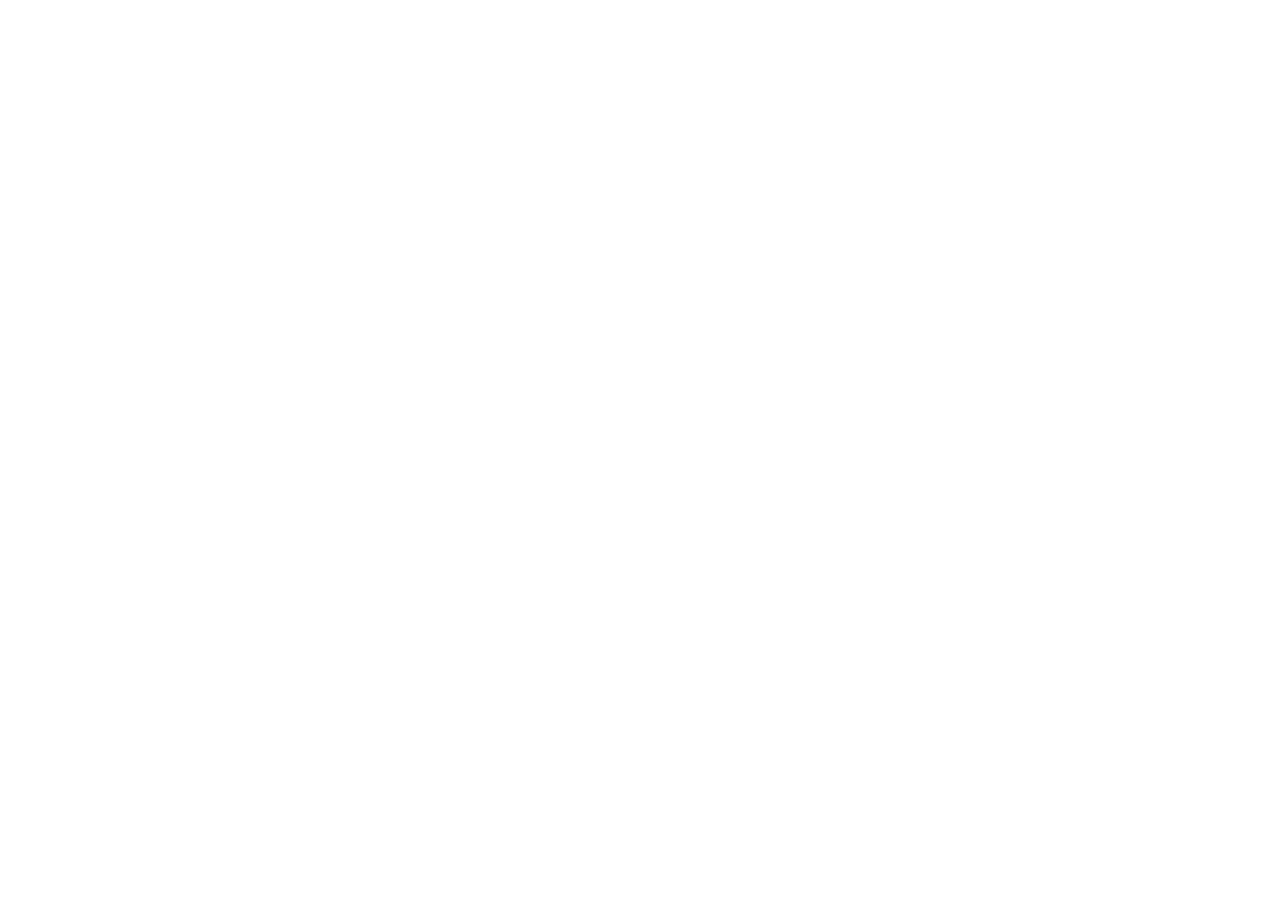
==== fabricio.html @ 00a5c45e "first comit" ====
<!DOCTYPE html>
<html lang="en">
<head>
    <meta charset="UTF-8">
    <meta name="viewport" content="width=device-width, initial-scale=1.0">
    <link rel="stylesheet" href="./src/style/perfil.css">
    <title>Portfolio</title>
    
</head>
<body>
    
</body>
</html>
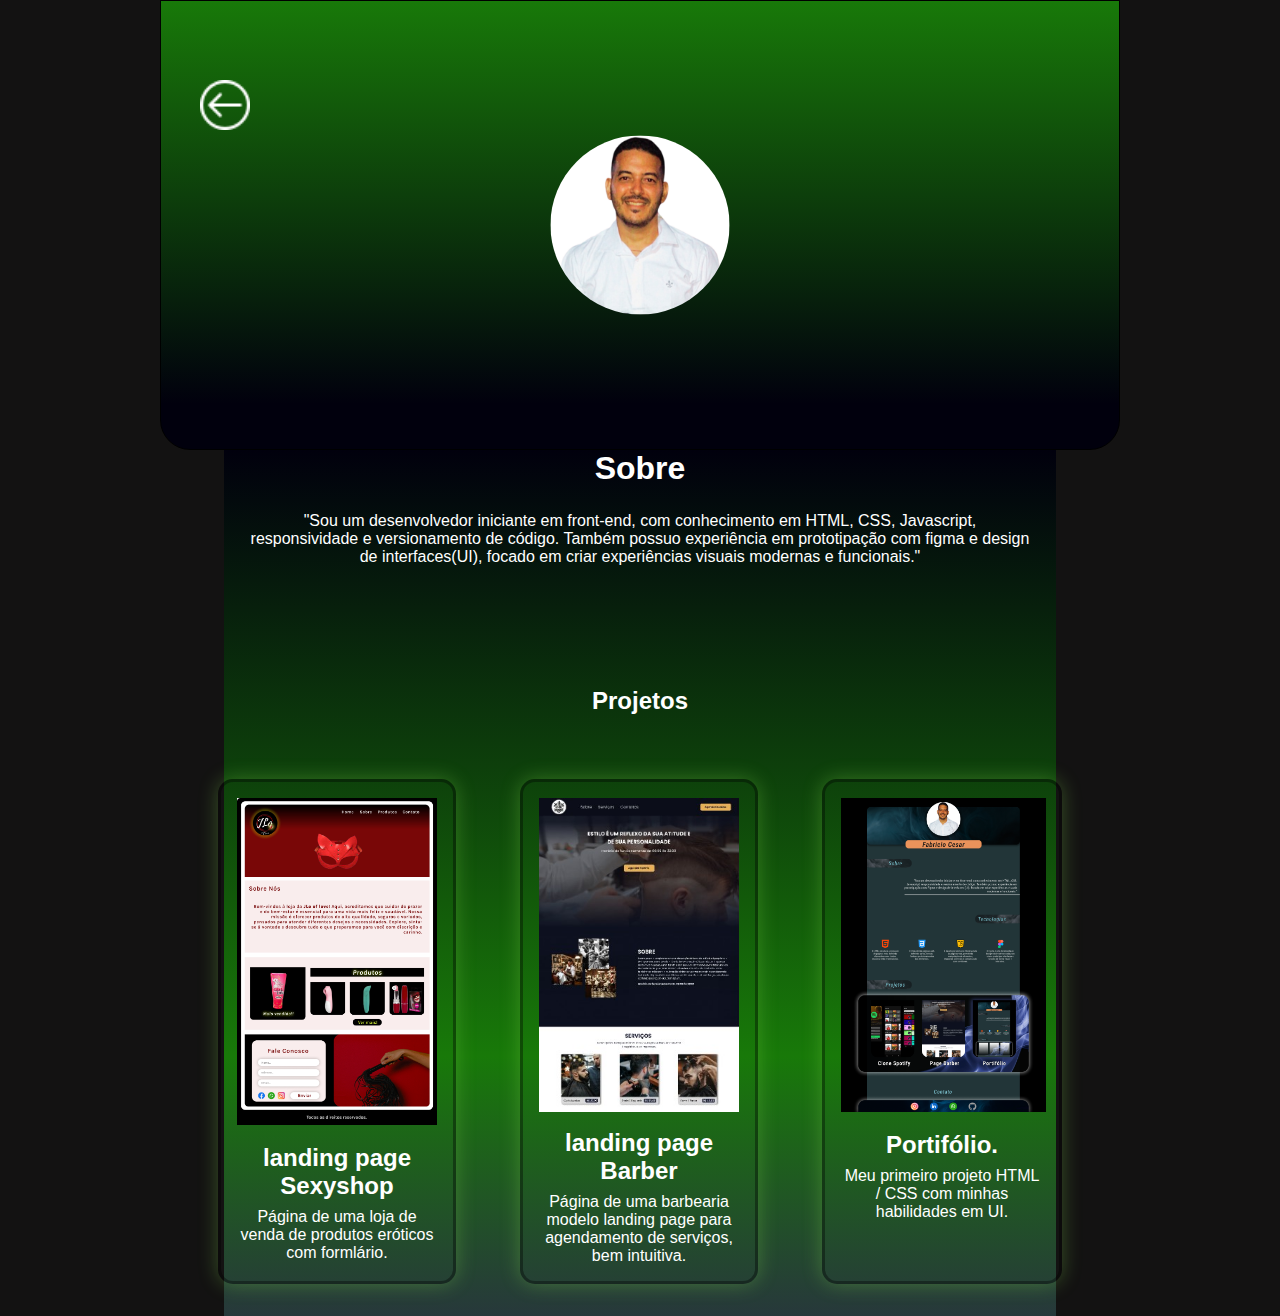
==== commit 0d66f319: "Coloquei um botão de voltar no perfil, e terminei a minha parte tmj negada." ====
--- a/fabricio.html
+++ b/fabricio.html
@@ -1,13 +1,73 @@
 <!DOCTYPE html>
 <html lang="en">
-<head>
-    <meta charset="UTF-8">
-    <meta name="viewport" content="width=device-width, initial-scale=1.0">
-    <link rel="stylesheet" href="./src/style/perfil.css">
-    <title>Portfolio</title>
-    
-</head>
-<body>
-    
-</body>
-</html>+    <head>
+        <meta charset="UTF-8" />
+        <meta name="viewport" content="width=device-width, initial-scale=1.0" />
+        <link rel="stylesheet" href="./src/style/perfil.css" />
+        <title>Portfolio</title>
+    </head>
+    <body>
+        <a href="index.html">
+        <img style="position: absolute;
+        top: 80px;
+        left: 200px; 
+        width: 50px; 
+        cursor: pointer; 
+        z-index: 10; " src="src/img/icon.png" alt="voltar">
+        </a>
+        
+        <section style="position: relative;" class="perfil-header">
+            
+            <img src="./src/img/img-perfil/fabricio.png" alt="img-perfil">
+        </section>
+
+        <main class="highlight">
+            <div class="sobre">
+                <h1>Sobre</h1>
+                <p  style=" padding: 25px; text-align: center;">
+                    "Sou um desenvolvedor iniciante em front-end, com conhecimento em HTML, CSS, Javascript, responsividade e versionamento de código.
+                    
+                    Também possuo experiência em prototipação com figma e design de interfaces(UI), focado em criar experiências visuais modernas e funcionais."
+                </p>
+            </div>
+
+            <h2 class="projetos">Projetos</h2>
+            <section class="portfolio">                
+                <div class="c-card">
+                    <img style=" width: 200px; margin-bottom: 7px;"
+                        src="/src/img/projeto2.jpg"
+                        alt="imagem do card"
+                    />
+                    <h3>landing page Sexyshop</h3>
+                    <p>
+                        Página de uma loja de venda de produtos eróticos com formlário.
+                    </p>
+                </div>
+
+                <div class="c-card">
+                    <img style=" width: 200px; margin-bottom: 5px;"
+                        src="/src/img/projeto3.png"
+                        alt="imagem do card"
+                    />
+                    <h3>landing page Barber</h3>
+                    <p>
+                        Página de uma barbearia modelo landing page para agendamento de serviços, bem intuitiva.
+                    </p>
+                </div>
+
+                <div class="c-card">
+                    <img style=" width: 205px; margin-bottom: 7px;"
+                        src="/src/img/projeto1.png"
+                        alt="imagem do card"
+                    />
+                    <h3>Portifólio.</h3>
+                    <p>
+                        Meu primeiro projeto HTML / CSS com minhas habilidades em UI.
+                    </p>
+                </div>
+            </section>
+        </main>
+
+        <footer></footer>
+    </body>
+</html>
--- a/src/style/perfil.css
+++ b/src/style/perfil.css
@@ -0,0 +1,82 @@
+* {
+    padding: 0;
+    margin: 0;
+    box-sizing: border-box;
+}
+
+body {
+    font-family: Arial, sans-serif;
+    background-color: #131212;
+}
+
+.perfil-header {
+    margin: 0 auto;
+    width: 75%;
+    height: 450px;
+    background: rgb(1, 0, 13);
+    background: linear-gradient(
+        0deg,
+        rgba(1, 0, 13, 1) 10%,
+        rgba(24, 121, 9, 1) 100%,
+        rgb(39, 56, 59) 100%
+    );
+    display: flex;
+    flex-direction: row;
+    justify-content: center;
+    border: solid 1px black;
+    border-radius: 0 0 30px 30px;
+}
+
+.perfil-header img {
+    border-radius: 50%;
+    transform: scale(0.4);
+}
+.highlight {
+    
+    width: 65%;
+    margin: 0 auto;
+    background: rgb(1, 0, 13);
+    background: linear-gradient(
+        180deg,
+        rgba(1, 0, 13, 1) 0%,
+        rgba(24, 121, 9, 1) 70%,
+        rgb(39, 56, 59) 100%
+    );
+}
+
+.sobre {
+    text-align: center;
+    color: #fff;
+}
+
+h2.projetos{
+    margin-top: 4em;
+    text-align: center;
+    color: #fff;
+}
+
+section.portfolio {
+    margin-top: 2em;
+    display: flex;
+    flex-direction: row;
+    justify-content: center;   
+    
+}
+
+.c-card {
+    width:240px;
+    padding: 1rem;
+    margin: 2rem;
+    color: #fff;
+    border: solid rgba(0, 0, 0, 0.363);
+    border-radius: 15px;
+    box-shadow: 0 0 20px rgba(138, 221, 82, 0.322);
+    text-align: center;
+    box-sizing: border-box;
+   }
+      
+   .c-card h3 {
+    padding: 0.5rem;
+    font-size: 1.5rem;
+   }
+   
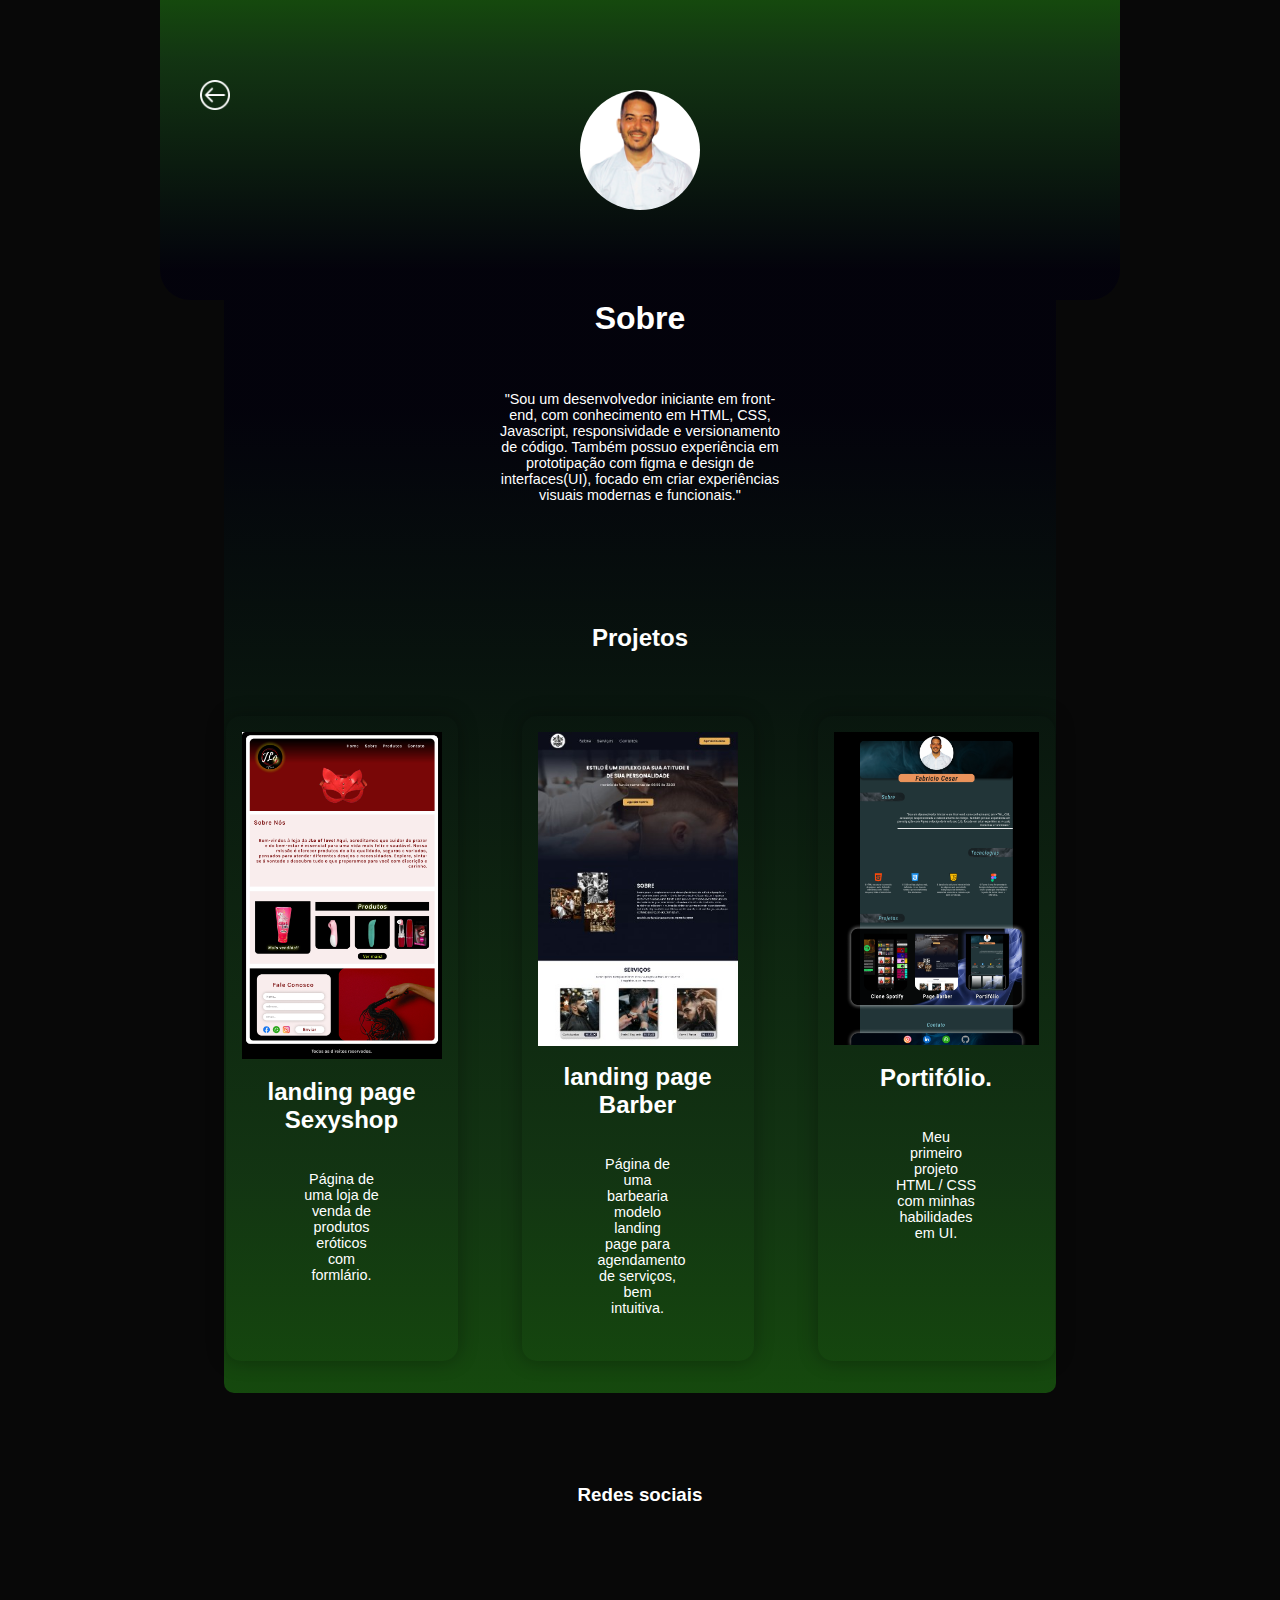
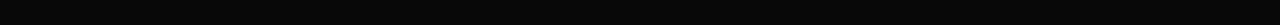
==== commit e35dcd6c: "fix: atualização de estilos" ====
--- a/fabricio.html
+++ b/fabricio.html
@@ -11,7 +11,7 @@
         <img style="position: absolute;
         top: 80px;
         left: 200px; 
-        width: 50px; 
+        width: 30px; 
         cursor: pointer; 
         z-index: 10; " src="src/img/icon.png" alt="voltar">
         </a>
@@ -68,6 +68,13 @@
             </section>
         </main>
 
-        <footer></footer>
+        <footer class="rodape">
+            <h3>Redes sociais</h3>
+            <div class="icon">                
+                    <i class="fi fi-brands-instagram"></i>
+                    <i class="fi fi-brands-github"></i>
+                    <i class="fi fi-brands-linkedin"></i>
+                </div>
+        </footer>
     </body>
 </html>
--- a/src/style/perfil.css
+++ b/src/style/perfil.css
@@ -1,3 +1,5 @@
+
+
 * {
     padding: 0;
     margin: 0;
@@ -6,25 +8,26 @@
 
 body {
     font-family: Arial, sans-serif;
-    background-color: #131212;
+    background-color: #080808;
 }
 
 .perfil-header {
     margin: 0 auto;
     width: 75%;
-    height: 450px;
-    background: rgb(1, 0, 13);
+    height: 300px;
+    background: rgba(1, 0, 13, 0.685);
     background: linear-gradient(
         0deg,
-        rgba(1, 0, 13, 1) 10%,
-        rgba(24, 121, 9, 1) 100%,
-        rgb(39, 56, 59) 100%
+        rgba(1, 0, 13, 0.699) 10%,
+        rgba(25, 80, 25, 0.616) 80%,
+        rgba(27, 102, 16, 0.692) 100%
+        
     );
     display: flex;
     flex-direction: row;
     justify-content: center;
-    border: solid 1px black;
     border-radius: 0 0 30px 30px;
+    
 }
 
 .perfil-header img {
@@ -38,10 +41,12 @@
     background: rgb(1, 0, 13);
     background: linear-gradient(
         180deg,
-        rgba(1, 0, 13, 1) 0%,
-        rgba(24, 121, 9, 1) 70%,
-        rgb(39, 56, 59) 100%
+        rgba(1, 0, 13, 0.699) 10%,
+        rgba(25, 80, 25, 0.616) 80%,
+        rgba(27, 102, 16, 0.692) 100%
+        
     );
+    border-radius: 0 0 10px 10px;
 }
 
 .sobre {
@@ -55,6 +60,13 @@
     color: #fff;
 }
 
+p {
+    margin: 2em auto;
+    width: 40%;
+    font-size: 0.9em;
+    
+}
+
 section.portfolio {
     margin-top: 2em;
     display: flex;
@@ -63,14 +75,18 @@
     
 }
 
+.c-card img {
+    width: 200px;
+    height: auto;
+}
+
 .c-card {
-    width:240px;
+    width:50%;
     padding: 1rem;
     margin: 2rem;
     color: #fff;
-    border: solid rgba(0, 0, 0, 0.363);
     border-radius: 15px;
-    box-shadow: 0 0 20px rgba(138, 221, 82, 0.322);
+    box-shadow: 0 0 20px rgba(3, 3, 3, 0.322);
     text-align: center;
     box-sizing: border-box;
    }
@@ -80,3 +96,31 @@
     font-size: 1.5rem;
    }
    
+footer.rodape {
+    display: flex;
+    flex-direction: column;
+    justify-content: space-evenly;
+    align-items: center;
+    margin-top: 2em;
+    width: 100%;
+    height: 200px;
+    color: #fff;
+    
+    
+    
+}
+footer .rodape .icon{
+    list-style: none;
+    display: flex;
+    flex-direction: row;  
+    
+}
+
+.icon img{
+
+    width: 30px;
+    height: 30px;
+   
+    
+    
+}
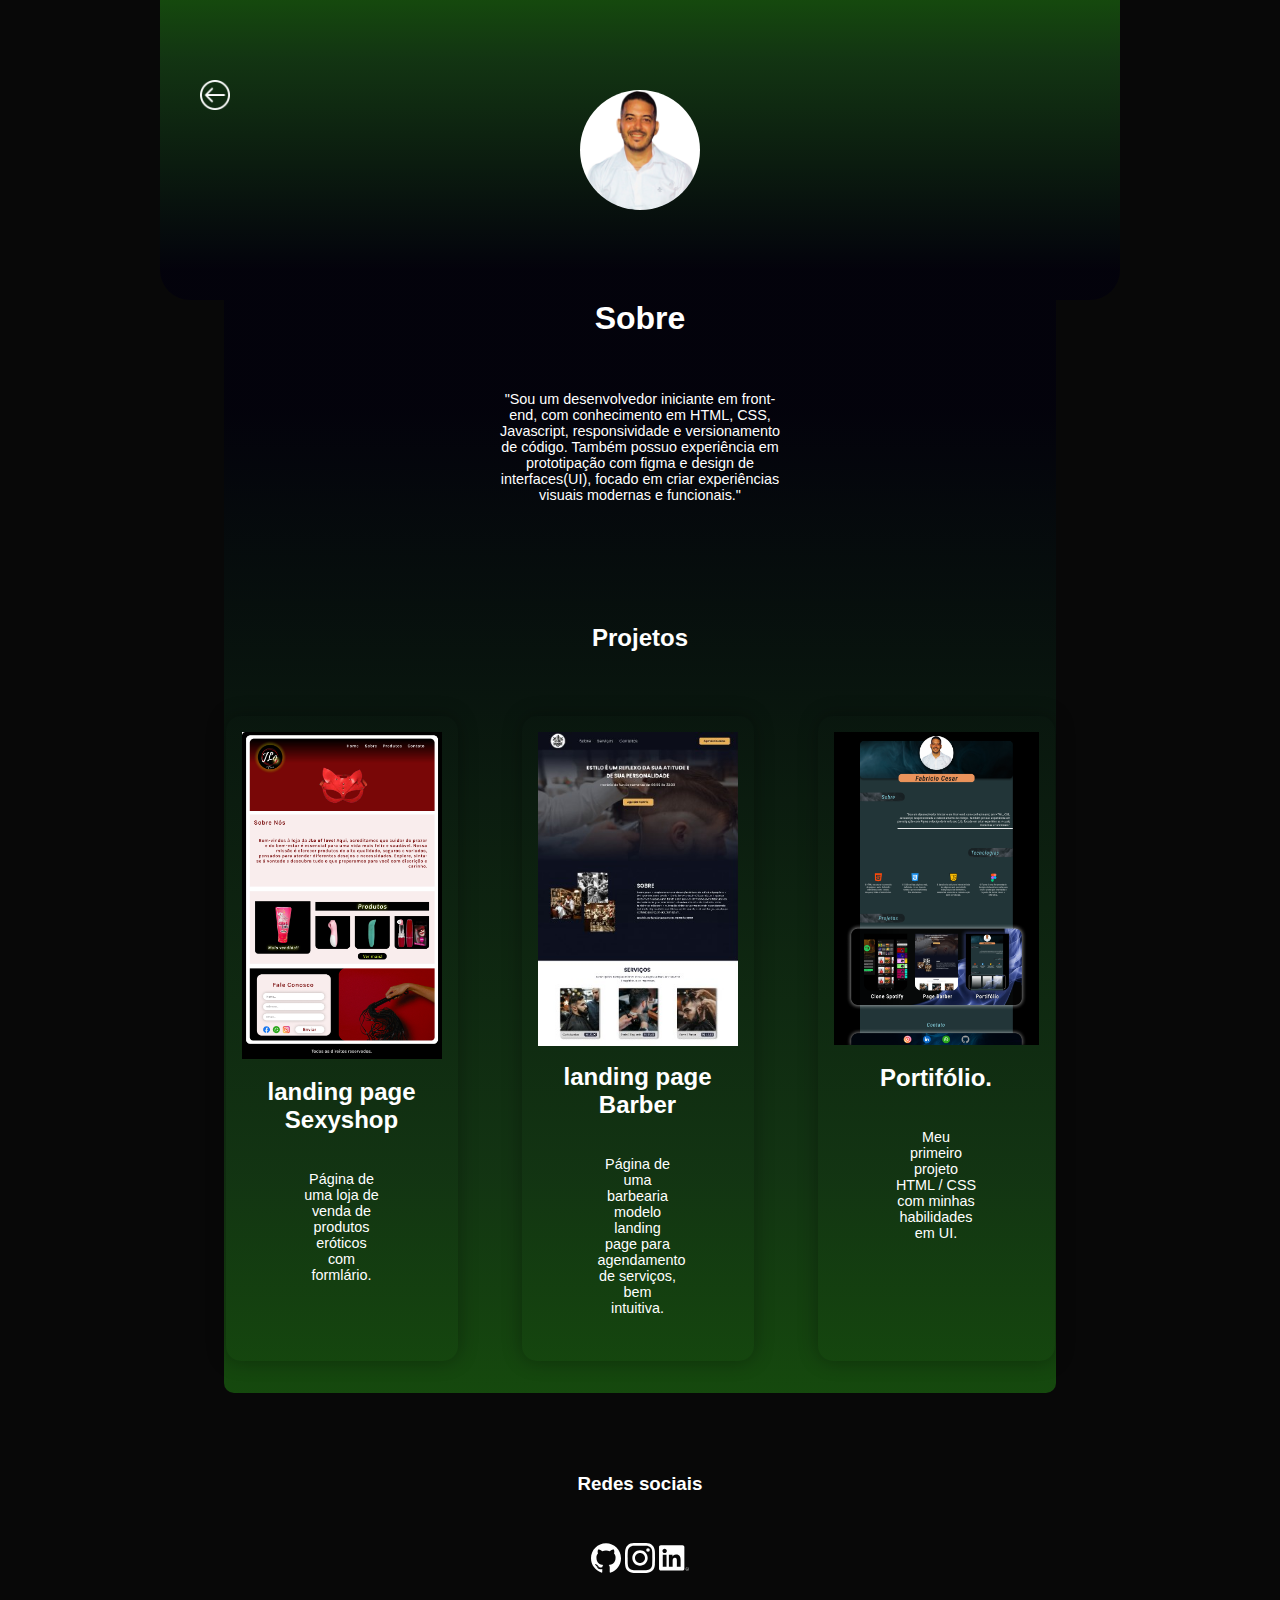
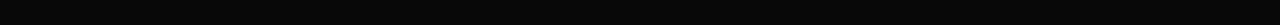
==== commit 975c2f56: "feat: implementando rodpé na pagina com link direto para o portfolio" ====
--- a/fabricio.html
+++ b/fabricio.html
@@ -71,10 +71,10 @@
         <footer class="rodape">
             <h3>Redes sociais</h3>
             <div class="icon">                
-                    <i class="fi fi-brands-instagram"></i>
-                    <i class="fi fi-brands-github"></i>
-                    <i class="fi fi-brands-linkedin"></i>
-                </div>
+                   <a href="https://github.com/Cyo4k" target="_blank"><img src="./src/icon/github.svg" alt="github"></a> 
+                   <a href="https://www.instagram.com" target="_blank"><img src="./src/icon/instagram.svg" alt="instagram"></a> 
+                   <a href="https://www.linkedin.com/in/joaopbrasi/" target="_blank"><img src="./src/icon/linkedin.svg" alt="linkedin"></a> 
+            </div>
         </footer>
     </body>
 </html>
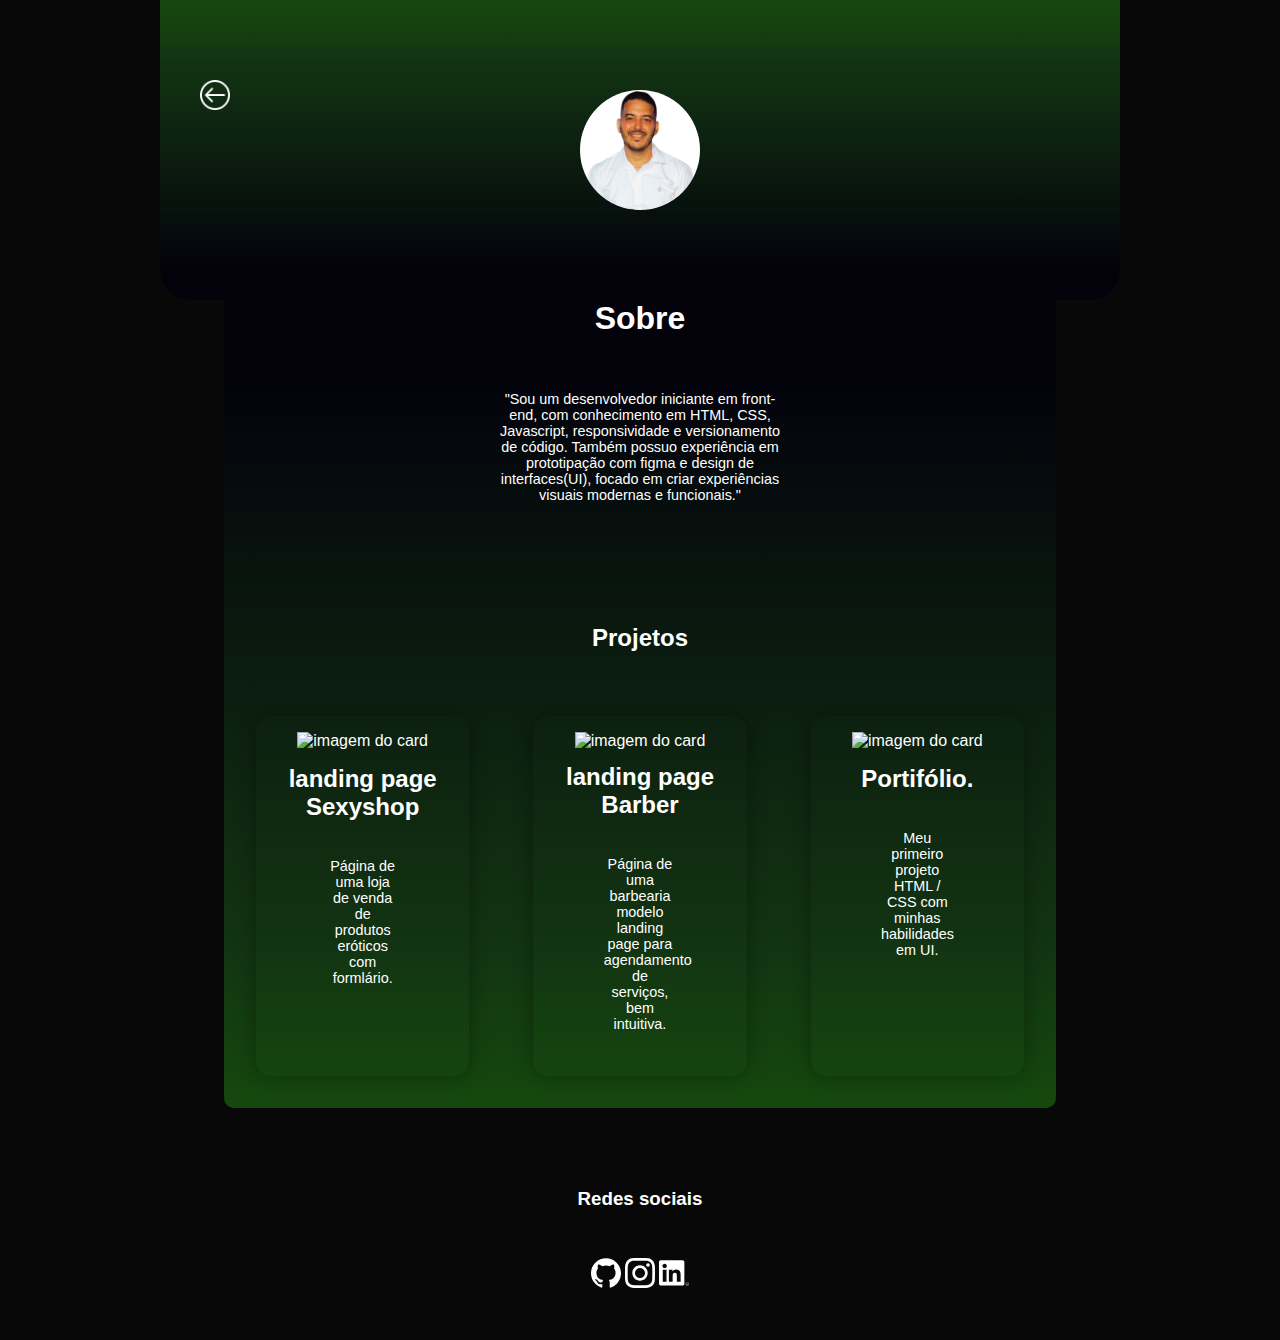
==== commit 6bb554ab: "Atualizado caminho das imagens" ====
--- a/fabricio.html
+++ b/fabricio.html
@@ -35,7 +35,7 @@
             <section class="portfolio">                
                 <div class="c-card">
                     <img style=" width: 200px; margin-bottom: 7px;"
-                        src="/src/img/projeto2.jpg"
+                        src="/projeto-portifolio/src/img/projeto2.jpg"
                         alt="imagem do card"
                     />
                     <h3>landing page Sexyshop</h3>
@@ -46,7 +46,7 @@
 
                 <div class="c-card">
                     <img style=" width: 200px; margin-bottom: 5px;"
-                        src="/src/img/projeto3.png"
+                        src="/projeto-portifolio/src/img/projeto3.png"
                         alt="imagem do card"
                     />
                     <h3>landing page Barber</h3>
@@ -57,7 +57,7 @@
 
                 <div class="c-card">
                     <img style=" width: 205px; margin-bottom: 7px;"
-                        src="/src/img/projeto1.png"
+                        src="/projeto-portifolio/src/img/projeto1.png"
                         alt="imagem do card"
                     />
                     <h3>Portifólio.</h3>
@@ -72,8 +72,8 @@
             <h3>Redes sociais</h3>
             <div class="icon">                
                    <a href="https://github.com/Cyo4k" target="_blank"><img src="./src/icon/github.svg" alt="github"></a> 
-                   <a href="https://www.instagram.com" target="_blank"><img src="./src/icon/instagram.svg" alt="instagram"></a> 
-                   <a href="https://www.linkedin.com/in/joaopbrasi/" target="_blank"><img src="./src/icon/linkedin.svg" alt="linkedin"></a> 
+                   <a href="https://www.instagram.com/fabricio.cesar89/" target="_blank"><img src="./src/icon/instagram.svg" alt="instagram"></a> 
+                   <a href="https://www.linkedin.com/in/fabriciocesarfeitosa/" target="_blank"><img src="./src/icon/linkedin.svg" alt="linkedin"></a> 
             </div>
         </footer>
     </body>
